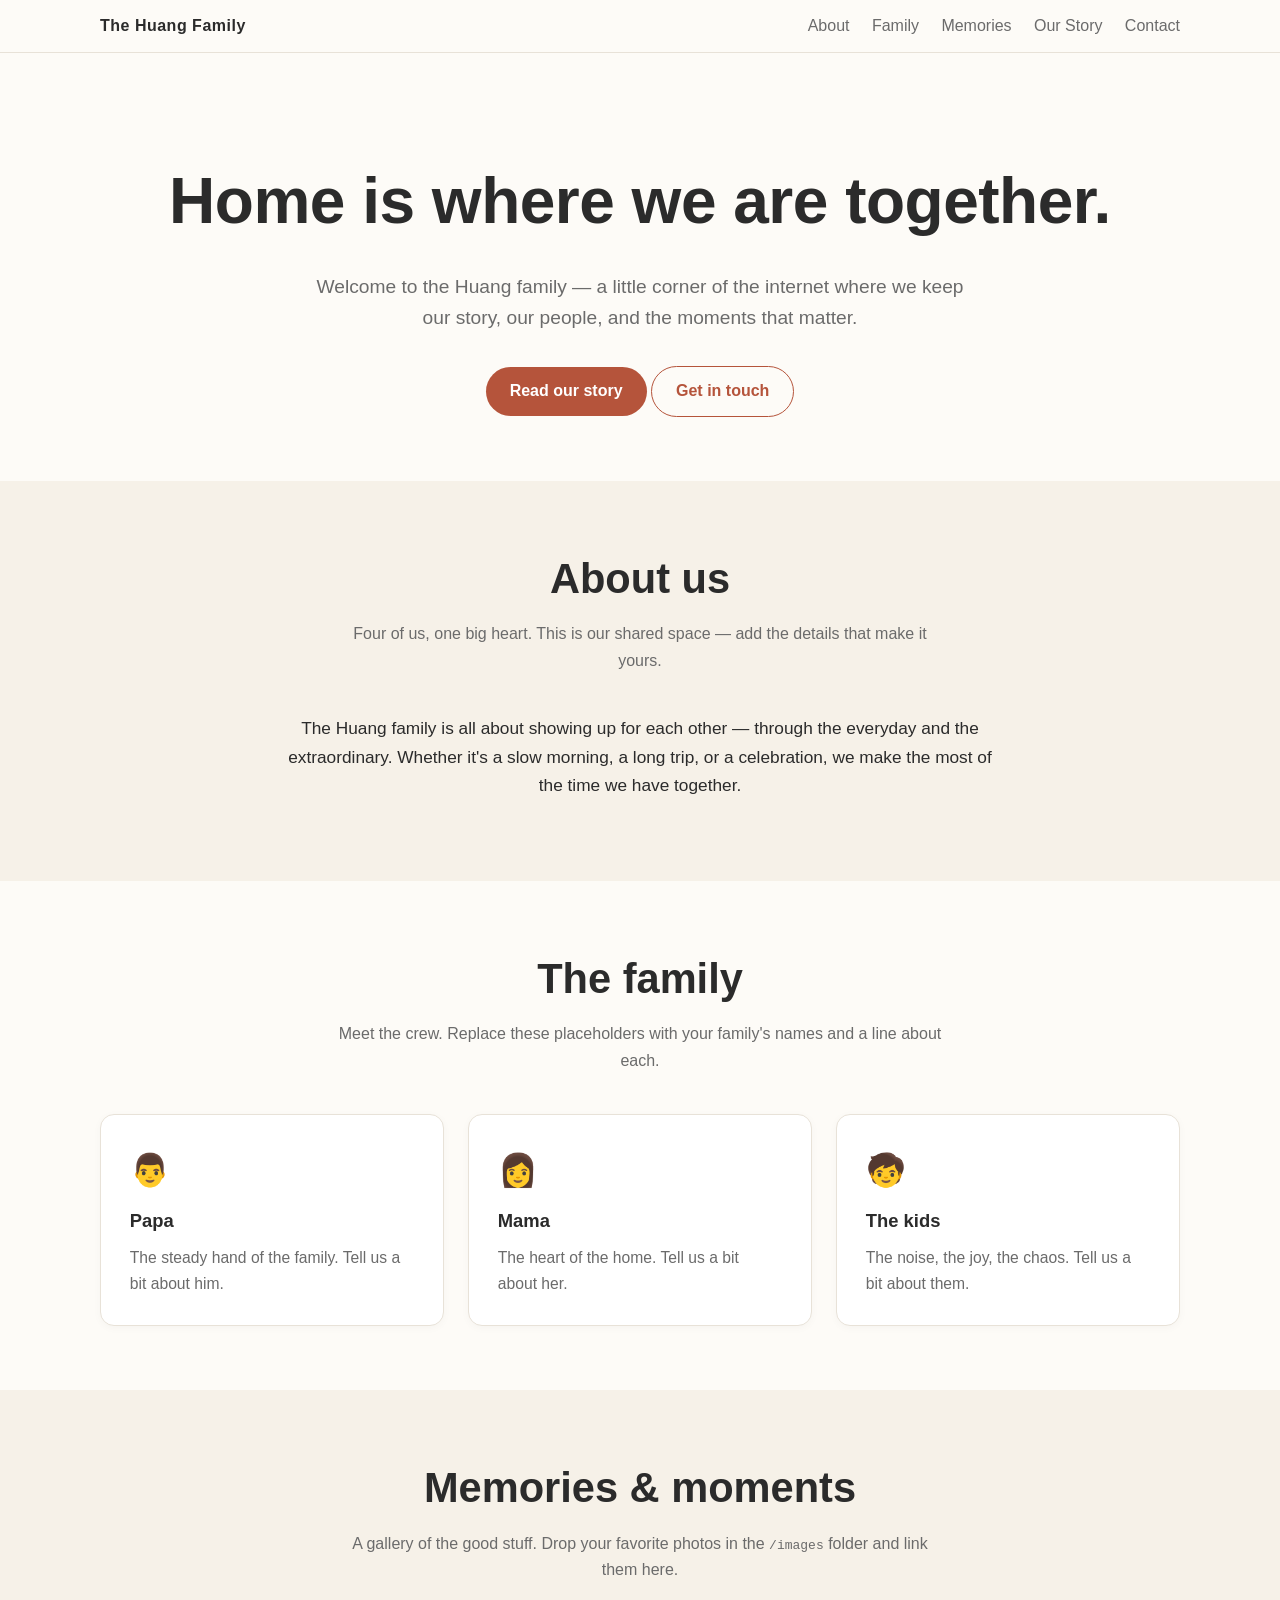
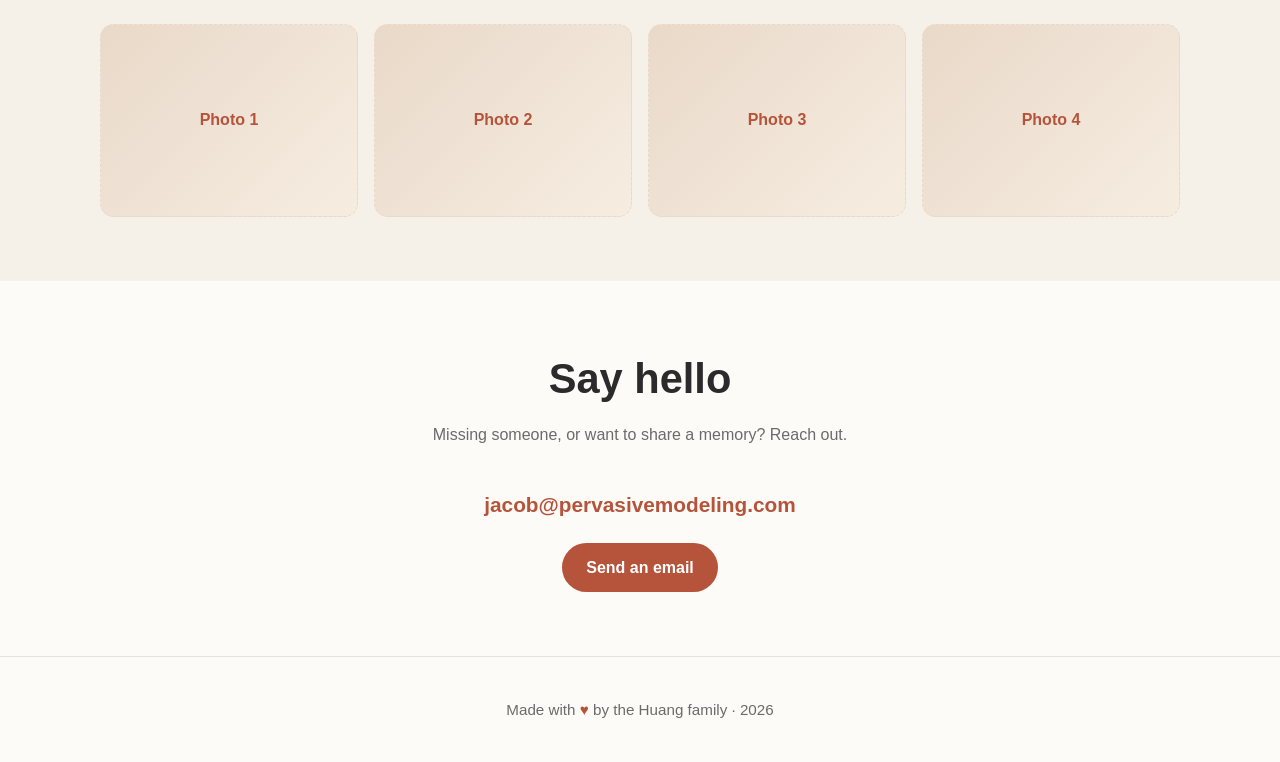
==== index.html @ aad2ece4 "Initial site: homepage, story page, styles, CNAME for thehuangfamily.org" ====
<!DOCTYPE html>
<html lang="en">
<head>
  <meta charset="UTF-8" />
  <meta name="viewport" content="width=device-width, initial-scale=1.0" />
  <title>The Huang Family</title>
  <meta name="description" content="Welcome to the official home of the Huang family — our story, our people, and the things we love." />
  <link rel="stylesheet" href="/css/style.css" />
  <link rel="icon" href="data:image/svg+xml,<svg xmlns='http://www.w3.org/2000/svg' viewBox='0 0 100 100'><text y='.9em' font-size='90'>🏡</text></svg>" />
</head>
<body>
  <header class="nav">
    <div class="container inner">
      <a class="brand" href="/">The Huang Family</a>
      <nav>
        <ul>
          <li><a href="#about">About</a></li>
          <li><a href="#family">Family</a></li>
          <li><a href="#memories">Memories</a></li>
          <li><a href="/about.html">Our Story</a></li>
          <li><a href="#contact">Contact</a></li>
        </ul>
      </nav>
    </div>
  </header>

  <section class="hero">
    <div class="container">
      <h1>Home is where we are together.</h1>
      <p>Welcome to the Huang family — a little corner of the internet where we keep our story, our people, and the moments that matter.</p>
      <a class="btn" href="/about.html">Read our story</a>
      <a class="btn ghost" href="#contact">Get in touch</a>
    </div>
  </section>

  <section class="block alt" id="about">
    <div class="container">
      <div class="section-head">
        <h2>About us</h2>
        <p>Four of us, one big heart. This is our shared space — add the details that make it yours.</p>
      </div>
      <div class="story">
        <p>The Huang family is all about showing up for each other — through the everyday and the extraordinary. Whether it's a slow morning, a long trip, or a celebration, we make the most of the time we have together.</p>
      </div>
    </div>
  </section>

  <section class="block" id="family">
    <div class="container">
      <div class="section-head">
        <h2>The family</h2>
        <p>Meet the crew. Replace these placeholders with your family's names and a line about each.</p>
      </div>
      <div class="grid">
        <div class="card">
          <span class="emoji">👨</span>
          <h3>Papa</h3>
          <p>The steady hand of the family. Tell us a bit about him.</p>
        </div>
        <div class="card">
          <span class="emoji">👩</span>
          <h3>Mama</h3>
          <p>The heart of the home. Tell us a bit about her.</p>
        </div>
        <div class="card">
          <span class="emoji">🧒</span>
          <h3>The kids</h3>
          <p>The noise, the joy, the chaos. Tell us a bit about them.</p>
        </div>
      </div>
    </div>
  </section>

  <section class="block alt" id="memories">
    <div class="container">
      <div class="section-head">
        <h2>Memories &amp; moments</h2>
        <p>A gallery of the good stuff. Drop your favorite photos in the <code>/images</code> folder and link them here.</p>
      </div>
      <div class="photo-row">
        <div class="photo">Photo 1</div>
        <div class="photo">Photo 2</div>
        <div class="photo">Photo 3</div>
        <div class="photo">Photo 4</div>
      </div>
    </div>
  </section>

  <section class="block" id="contact">
    <div class="container">
      <div class="section-head">
        <h2>Say hello</h2>
        <p>Missing someone, or want to share a memory? Reach out.</p>
      </div>
      <div class="contact-box">
        <p class="email">jacob@pervasivemodeling.com</p>
        <a class="btn" href="mailto:jacob@pervasivemodeling.com">Send an email</a>
      </div>
    </div>
  </section>

  <footer>
    <div class="container">
      Made with <span class="heart">♥</span> by the Huang family &middot; <span id="year"></span>
    </div>
  </footer>

  <script>
    document.getElementById('year').textContent = new Date().getFullYear();
  </script>
</body>
</html>
---- css/style.css ----
:root {
  --ink: #2b2b2b;
  --soft: #6b6b6b;
  --accent: #b5543b;
  --accent-soft: #e9d9c9;
  --bg: #fdfbf7;
  --card: #ffffff;
  --line: #e8e2d8;
  --radius: 14px;
  --maxw: 1080px;
}

* { box-sizing: border-box; }

html { scroll-behavior: smooth; }

body {
  margin: 0;
  font-family: -apple-system, BlinkMacSystemFont, "Segoe UI", Roboto, Helvetica, Arial, sans-serif;
  color: var(--ink);
  background: var(--bg);
  line-height: 1.65;
}

a { color: var(--accent); text-decoration: none; }
a:hover { text-decoration: underline; }

.container {
  width: min(100% - 2.5rem, var(--maxw));
  margin-inline: auto;
}

/* Nav */
.nav {
  position: sticky;
  top: 0;
  z-index: 10;
  background: rgba(253, 251, 247, 0.85);
  backdrop-filter: blur(8px);
  border-bottom: 1px solid var(--line);
}
.nav .inner {
  display: flex;
  align-items: center;
  justify-content: space-between;
  padding: 0.8rem 0;
}
.brand {
  font-weight: 700;
  letter-spacing: 0.5px;
  color: var(--ink);
}
.brand:hover { text-decoration: none; }
.nav ul {
  display: flex;
  gap: 1.4rem;
  list-style: none;
  margin: 0;
  padding: 0;
}
.nav ul a { color: var(--soft); font-weight: 500; }
.nav ul a:hover { color: var(--accent); text-decoration: none; }

/* Hero */
.hero {
  text-align: center;
  padding: 6rem 0 4rem;
}
.hero h1 {
  font-size: clamp(2.4rem, 6vw, 4rem);
  margin: 0 0 1rem;
  letter-spacing: -0.5px;
}
.hero p {
  font-size: 1.2rem;
  color: var(--soft);
  max-width: 42rem;
  margin: 0 auto 2rem;
}

/* Buttons */
.btn {
  display: inline-block;
  background: var(--accent);
  color: #fff;
  padding: 0.7rem 1.5rem;
  border-radius: 999px;
  font-weight: 600;
  transition: transform 0.12s ease, box-shadow 0.12s ease;
}
.btn:hover { text-decoration: none; transform: translateY(-2px); box-shadow: 0 8px 20px rgba(181,84,59,0.25); }
.btn.ghost { background: transparent; color: var(--accent); border: 1.5px solid var(--accent); }

/* Sections */
section.block { padding: 4rem 0; }
section.block.alt { background: #f6f1e8; }
.section-head { text-align: center; margin-bottom: 2.5rem; }
.section-head h2 { font-size: clamp(1.8rem, 4vw, 2.6rem); margin: 0 0 0.5rem; }
.section-head p { color: var(--soft); max-width: 38rem; margin: 0 auto; }

/* Card grid */
.grid {
  display: grid;
  grid-template-columns: repeat(auto-fit, minmax(220px, 1fr));
  gap: 1.5rem;
}
.card {
  background: var(--card);
  border: 1px solid var(--line);
  border-radius: var(--radius);
  padding: 1.8rem;
  box-shadow: 0 2px 8px rgba(0,0,0,0.03);
  transition: transform 0.15s ease, box-shadow 0.15s ease;
}
.card:hover { transform: translateY(-4px); box-shadow: 0 10px 26px rgba(0,0,0,0.06); }
.card h3 { margin: 0 0 0.5rem; font-size: 1.15rem; }
.card p { margin: 0; color: var(--soft); font-size: 0.98rem; }
.card .emoji { font-size: 2rem; margin-bottom: 0.6rem; display: block; }

/* Timeline / story */
.story {
  max-width: 44rem;
  margin-inline: auto;
  text-align: center;
}
.story p { font-size: 1.08rem; }

/* Gallery placeholders */
.photo-row {
  display: grid;
  grid-template-columns: repeat(auto-fit, minmax(160px, 1fr));
  gap: 1rem;
}
.photo {
  aspect-ratio: 4/3;
  border-radius: var(--radius);
  background: linear-gradient(135deg, var(--accent-soft), #f6ede1);
  display: flex;
  align-items: center;
  justify-content: center;
  color: var(--accent);
  font-weight: 600;
  border: 1px dashed var(--accent-soft);
}

/* Contact */
.contact-box {
  max-width: 34rem;
  margin-inline: auto;
  text-align: center;
}
.contact-box .email {
  font-size: 1.3rem;
  font-weight: 600;
  color: var(--accent);
  word-break: break-all;
}

/* Footer */
footer {
  border-top: 1px solid var(--line);
  padding: 2.5rem 0;
  text-align: center;
  color: var(--soft);
  font-size: 0.95rem;
}
footer .heart { color: var(--accent); }

@media (max-width: 640px) {
  .nav ul { display: none; } /* simple collapse for very small screens */
  .hero { padding: 4rem 0 3rem; }
}
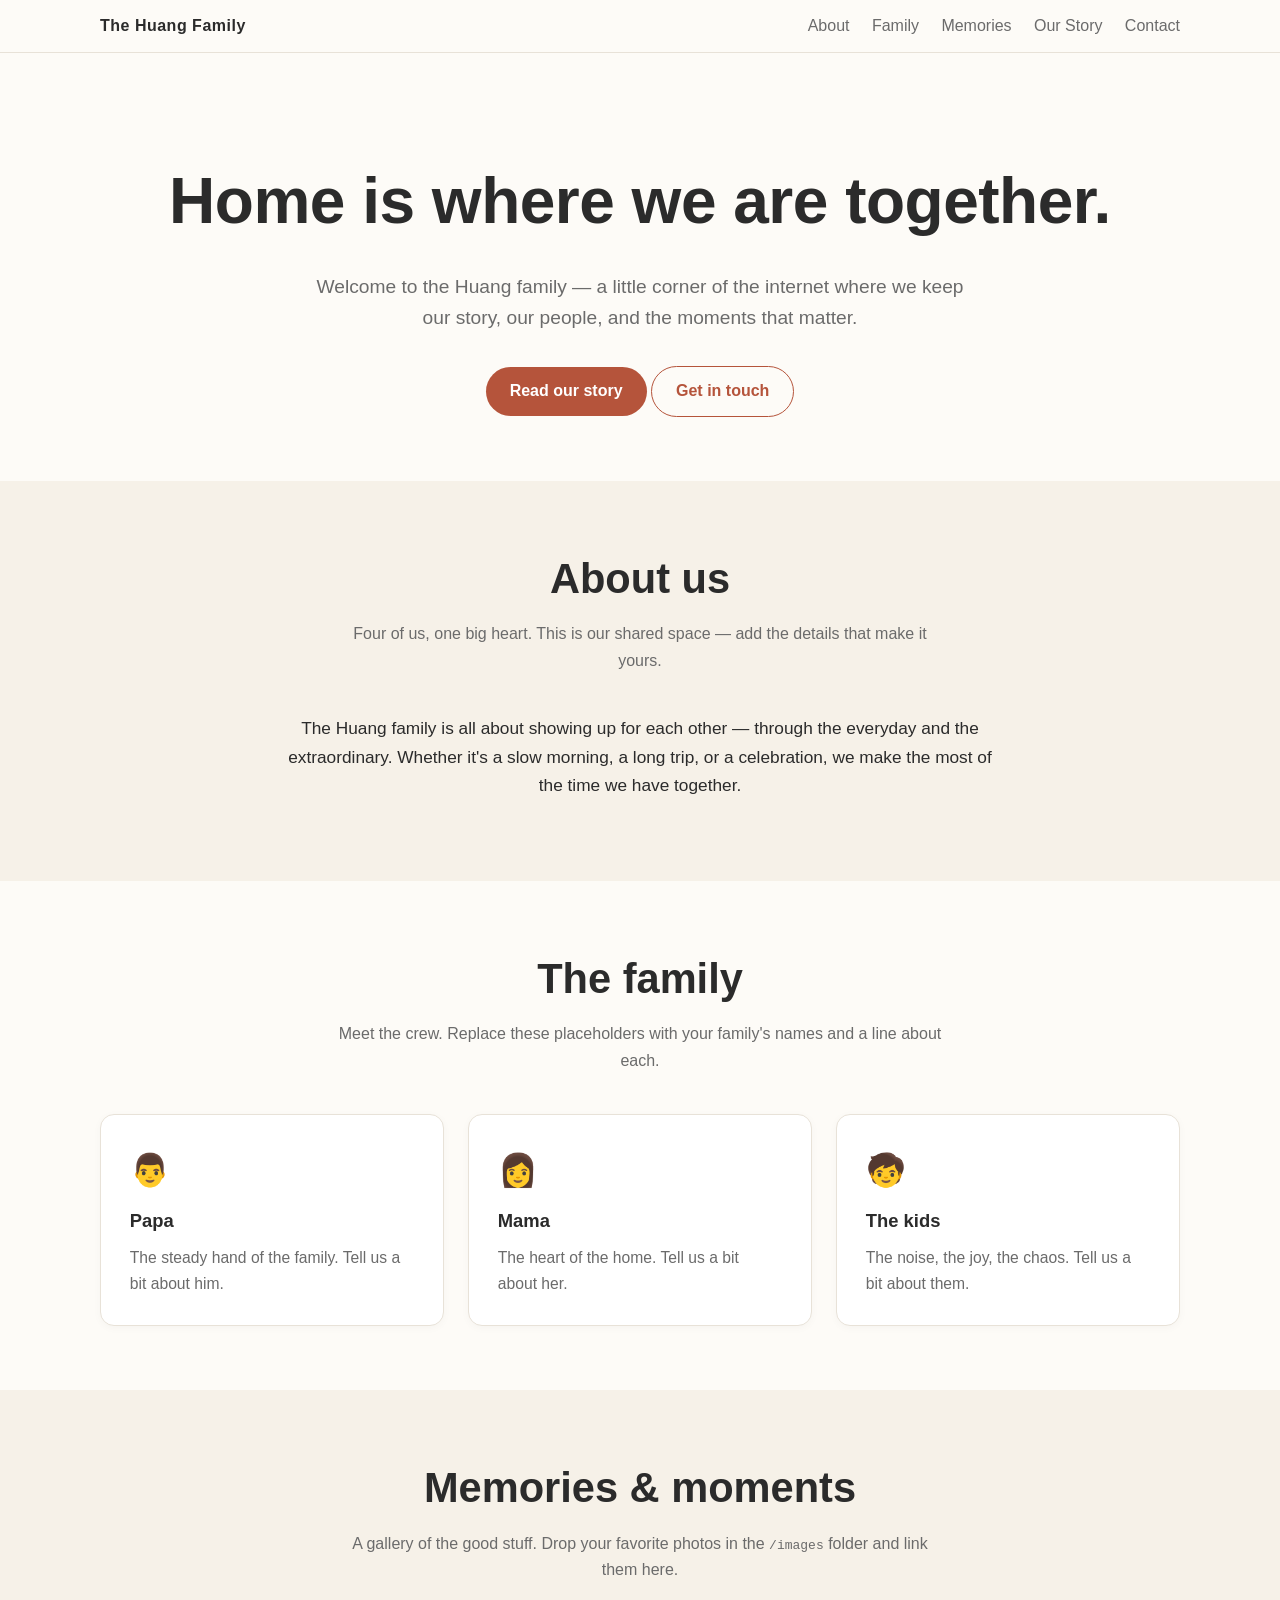
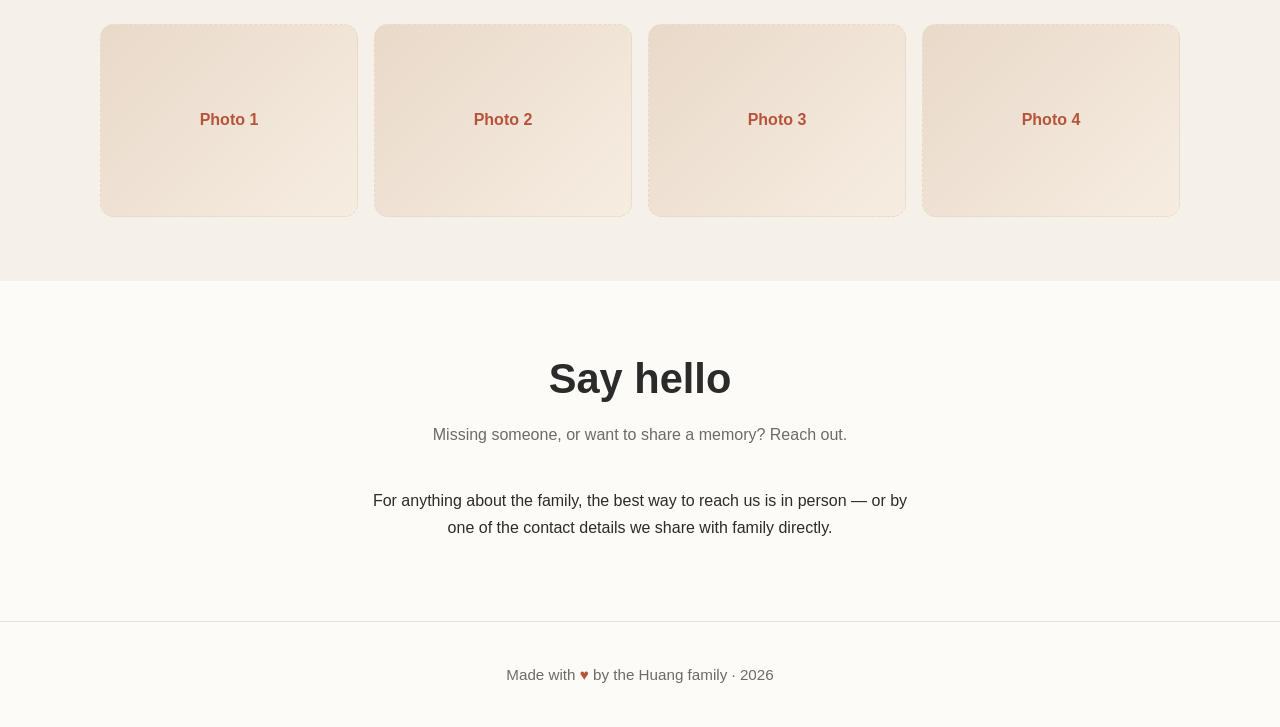
==== commit 6e6f346a: "Remove personal email from site contact section" ====
--- a/index.html
+++ b/index.html
@@ -93,8 +93,7 @@
         <p>Missing someone, or want to share a memory? Reach out.</p>
       </div>
       <div class="contact-box">
-        <p class="email">jacob@pervasivemodeling.com</p>
-        <a class="btn" href="mailto:jacob@pervasivemodeling.com">Send an email</a>
+        <p>For anything about the family, the best way to reach us is in person — or by one of the contact details we share with family directly.</p>
       </div>
     </div>
   </section>
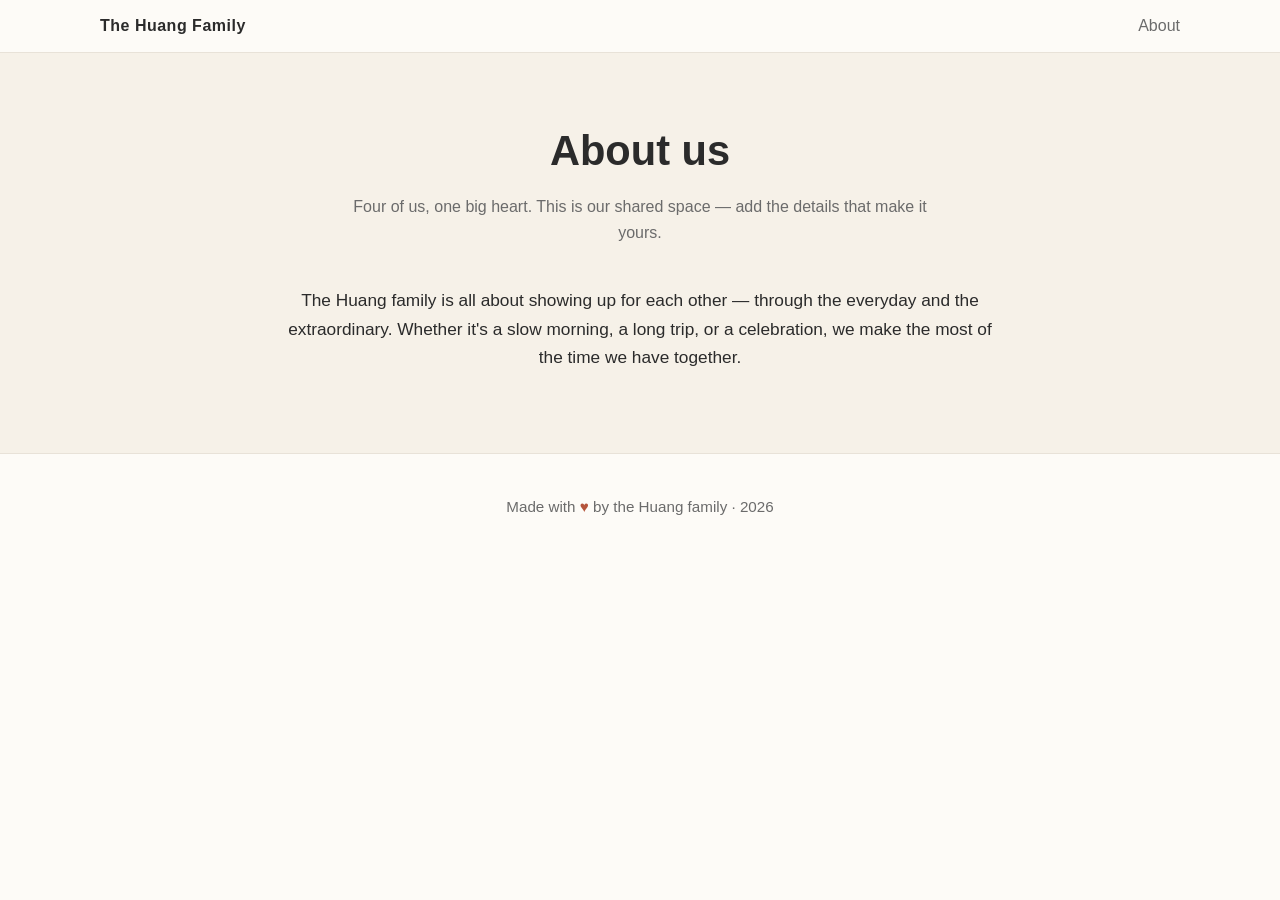
==== commit 5d6e9838: "Trim homepage to About section only; align nav on both pages" ====
--- a/index.html
+++ b/index.html
@@ -4,7 +4,7 @@
   <meta charset="UTF-8" />
   <meta name="viewport" content="width=device-width, initial-scale=1.0" />
   <title>The Huang Family</title>
-  <meta name="description" content="Welcome to the official home of the Huang family — our story, our people, and the things we love." />
+  <meta name="description" content="About the Huang family — our story and the moments that matter." />
   <link rel="stylesheet" href="/css/style.css" />
   <link rel="icon" href="data:image/svg+xml,<svg xmlns='http://www.w3.org/2000/svg' viewBox='0 0 100 100'><text y='.9em' font-size='90'>🏡</text></svg>" />
 </head>
@@ -15,23 +15,10 @@
       <nav>
         <ul>
           <li><a href="#about">About</a></li>
-          <li><a href="#family">Family</a></li>
-          <li><a href="#memories">Memories</a></li>
-          <li><a href="/about.html">Our Story</a></li>
-          <li><a href="#contact">Contact</a></li>
         </ul>
       </nav>
     </div>
   </header>
-
-  <section class="hero">
-    <div class="container">
-      <h1>Home is where we are together.</h1>
-      <p>Welcome to the Huang family — a little corner of the internet where we keep our story, our people, and the moments that matter.</p>
-      <a class="btn" href="/about.html">Read our story</a>
-      <a class="btn ghost" href="#contact">Get in touch</a>
-    </div>
-  </section>
 
   <section class="block alt" id="about">
     <div class="container">
@@ -41,59 +28,6 @@
       </div>
       <div class="story">
         <p>The Huang family is all about showing up for each other — through the everyday and the extraordinary. Whether it's a slow morning, a long trip, or a celebration, we make the most of the time we have together.</p>
-      </div>
-    </div>
-  </section>
-
-  <section class="block" id="family">
-    <div class="container">
-      <div class="section-head">
-        <h2>The family</h2>
-        <p>Meet the crew. Replace these placeholders with your family's names and a line about each.</p>
-      </div>
-      <div class="grid">
-        <div class="card">
-          <span class="emoji">👨</span>
-          <h3>Papa</h3>
-          <p>The steady hand of the family. Tell us a bit about him.</p>
-        </div>
-        <div class="card">
-          <span class="emoji">👩</span>
-          <h3>Mama</h3>
-          <p>The heart of the home. Tell us a bit about her.</p>
-        </div>
-        <div class="card">
-          <span class="emoji">🧒</span>
-          <h3>The kids</h3>
-          <p>The noise, the joy, the chaos. Tell us a bit about them.</p>
-        </div>
-      </div>
-    </div>
-  </section>
-
-  <section class="block alt" id="memories">
-    <div class="container">
-      <div class="section-head">
-        <h2>Memories &amp; moments</h2>
-        <p>A gallery of the good stuff. Drop your favorite photos in the <code>/images</code> folder and link them here.</p>
-      </div>
-      <div class="photo-row">
-        <div class="photo">Photo 1</div>
-        <div class="photo">Photo 2</div>
-        <div class="photo">Photo 3</div>
-        <div class="photo">Photo 4</div>
-      </div>
-    </div>
-  </section>
-
-  <section class="block" id="contact">
-    <div class="container">
-      <div class="section-head">
-        <h2>Say hello</h2>
-        <p>Missing someone, or want to share a memory? Reach out.</p>
-      </div>
-      <div class="contact-box">
-        <p>For anything about the family, the best way to reach us is in person — or by one of the contact details we share with family directly.</p>
       </div>
     </div>
   </section>
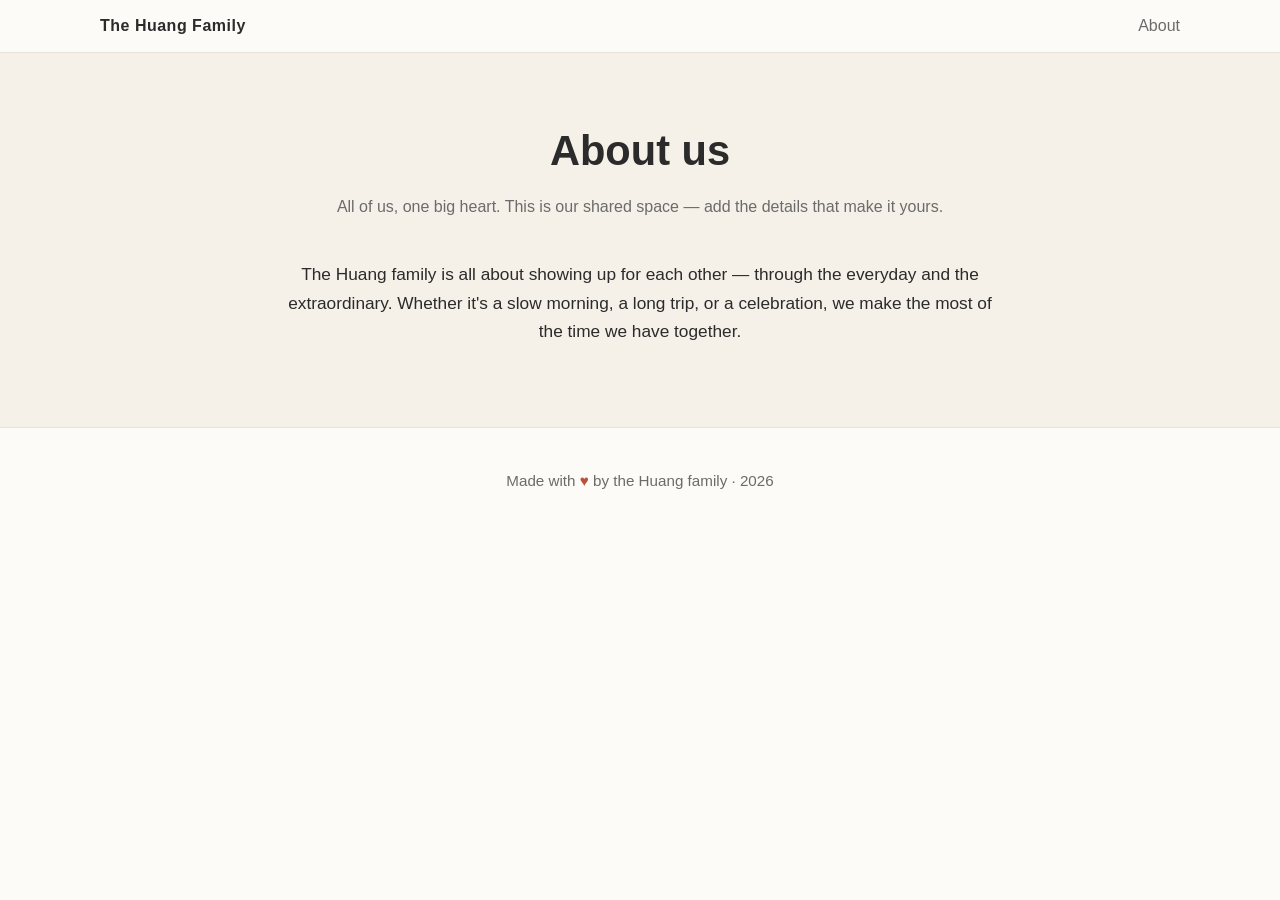
==== commit 6bf54c03: "Homepage: change 'Four of us' to 'All of us'" ====
--- a/index.html
+++ b/index.html
@@ -24,7 +24,7 @@
     <div class="container">
       <div class="section-head">
         <h2>About us</h2>
-        <p>Four of us, one big heart. This is our shared space — add the details that make it yours.</p>
+        <p>All of us, one big heart. This is our shared space — add the details that make it yours.</p>
       </div>
       <div class="story">
         <p>The Huang family is all about showing up for each other — through the everyday and the extraordinary. Whether it's a slow morning, a long trip, or a celebration, we make the most of the time we have together.</p>
